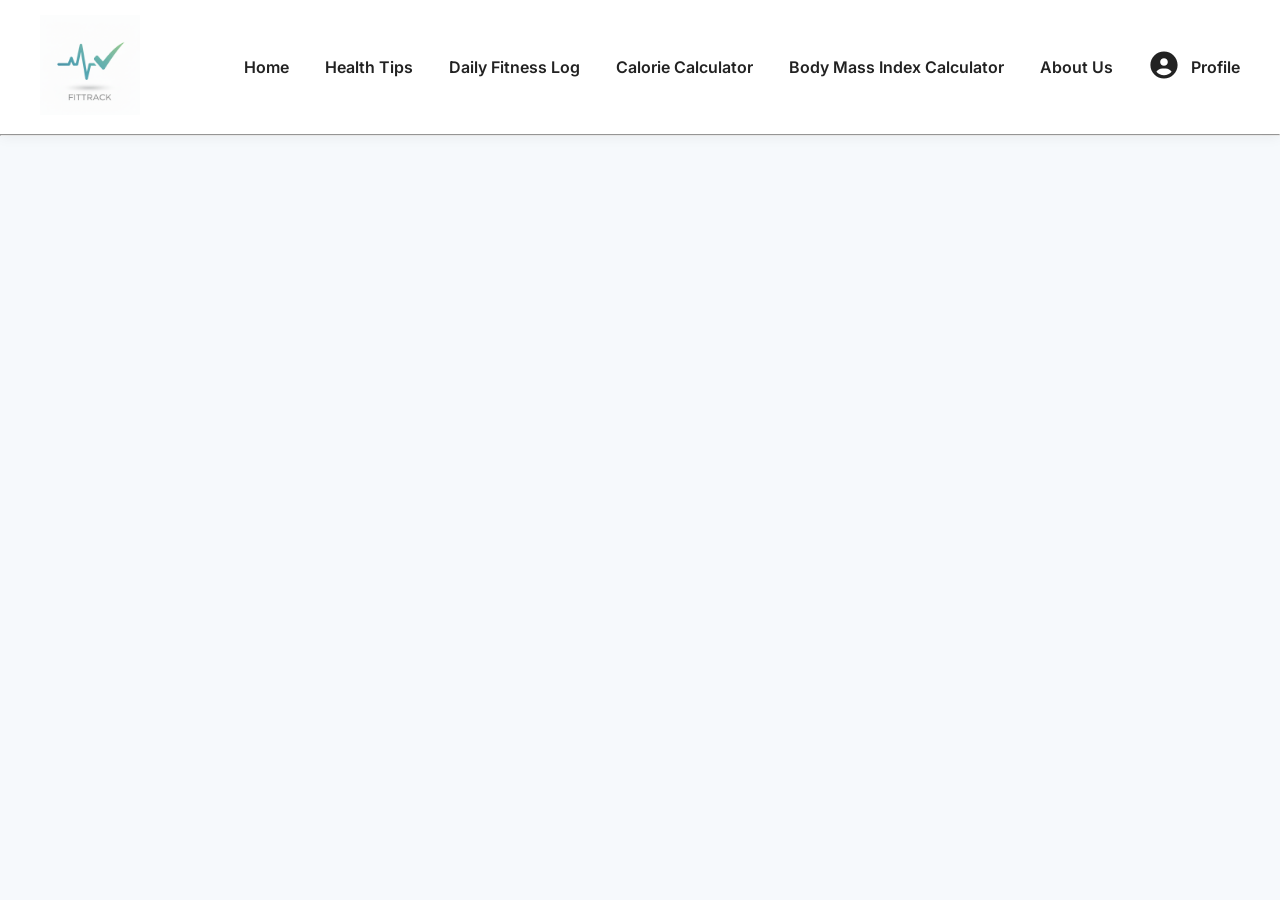
==== aboutus.html @ a185b59d "yahya doctor" ====
<!DOCTYPE html>
<html lang="en">

<head>
    <meta charset="UTF-8">
    <meta name="viewport" content="width=device-width, initial-scale=1.0">
    <title>FitTrack – Your Daily Wellness Companion</title>
    <meta name="description"
        content="FitTrack is your simple daily wellness companion.
Log your workouts, track your progress, and get quick health tips that keep you motivated every day. With smart JS-based reminders, FitTrack gently nudges you to stay consistent—so building healthy habits feels easy and natural.">
    <link rel="icon" href="logo.png">
    <link rel="stylesheet" href="style.css">
    <style>
        @import url('https://fonts.googleapis.com/css2?family=Inter:ital,opsz,wght@0,14..32,100..900;1,14..32,100..900&family=Mozilla+Headline:wght@200..700&family=Nata+Sans:wght@100..900&family=Nunito+Sans:ital,opsz,wght@0,6..12,200..1000;1,6..12,200..1000&family=Open+Sans:ital,wght@0,300..800;1,300..800&family=Roboto+Mono:ital,wght@0,100..700;1,100..700&family=Roboto:ital,wght@0,100..900;1,100..900&family=Stack+Sans+Text:wght@200..700&display=swap');
    </style>
</head>

<body>
    <section class="header">
        <div class="navbar">
            <div class="logo">
                <a href="index.html"><img src="logo.png" alt="logo"></a>
            </div>
            <div class="tabs">
                <nav>
                    <ul>
                        <li><a href="index.html">Home</a></li>
                        <li><a href="healthtips.html">Health Tips</a></li>
                        <li><a href="dailyfitnesslog.html">Daily Fitness Log</a></li>
                        <li><a href="calorietracker.html">Calorie Calculator</a></li>
                        <li><a href="bodymassindextracker.html">Body Mass Index Calculator</a></li>
                        <li><a href="aboutus.html">About Us</a></li>
                    </ul>
                </nav>

                <div class="profile">
                    <div class="icon">
                        <a href="profile.html"><svg xmlns="http://www.w3.org/2000/svg" viewBox="0 0 640 640">
                                <path
                                    d="M463 448.2C440.9 409.8 399.4 384 352 384L288 384C240.6 384 199.1 409.8 177 448.2C212.2 487.4 263.2 512 320 512C376.8 512 427.8 487.3 463 448.2zM64 320C64 178.6 178.6 64 320 64C461.4 64 576 178.6 576 320C576 461.4 461.4 576 320 576C178.6 576 64 461.4 64 320zM320 336C359.8 336 392 303.8 392 264C392 224.2 359.8 192 320 192C280.2 192 248 224.2 248 264C248 303.8 280.2 336 320 336z" />
                            </svg></a>
                    </div>
                    <div><a href="profile.html">Profile</a></div>
                </div>
            </div>
        </div>
    </section>
    <hr>
</body>

</html>
---- style.css ----
* {
  margin: 0;
  padding: 0;
}
body {
  font-family: "Inter", sans-serif;
  font-optical-sizing: auto;
  font-style: normal;
  background: #f6f9fc;
}

/* ----- NAVBAR ----- */
.header {
  width: 100%;
  background: #ffffff;
  box-shadow: 0 4px 12px rgba(0, 0, 0, 0.05);
  position: sticky;
  top: 0;
  z-index: 100;
}

.navbar {
  max-width: 1200px;
  padding: 15px 40px;
  margin: auto;
  display: flex;
  justify-content: space-between;
  align-items: center;
}

/* Logo */
.logo img {
  height: 100px;
  width: auto;
}

/* Tabs */
.tabs {
  display: flex;
  justify-content: space-evenly;
  align-items: center;
}

.tabs nav ul {
  display: flex;
  list-style: none;
  gap: 28px;
}

.tabs nav ul li a {
  text-decoration: none;
  color: #222;
  font-weight: 600;
  font-size: 16px;
  padding: 8px 4px;
  transition: 0.3s ease;
  border-bottom: 3px solid transparent;
}

.tabs nav ul li a:hover {
  color: #28a745;
  /* Fitness green */
  border-bottom: 3px solid #28a745;
}

/* Profile Section */
.profile {
  display: flex;
  align-items: center;
  gap: 10px;
  margin-left: 30px;
}

.profile svg {
  width: 34px;
  height: 34px;
  fill: #222;
  transition: 0.3s;
}

.profile svg:hover {
  fill: #28a745;
}

.profile a {
  text-decoration: none;
  color: #222;
  font-weight: 600;
  transition: 0.3s;
}

.profile a:hover {
  color: #28a745;
}

/* Responsive */
@media (max-width: 850px) {
  .tabs nav ul {
    gap: 15px;
  }
}

@media (max-width: 650px) {
  .navbar {
    flex-direction: column;
    gap: 15px;
  }
}

/*----------------main-----------------*/

.first{
    height: auto;
    display: flex;
    justify-content: space-evenly;
    align-items: center;
}
.left
{
    
}
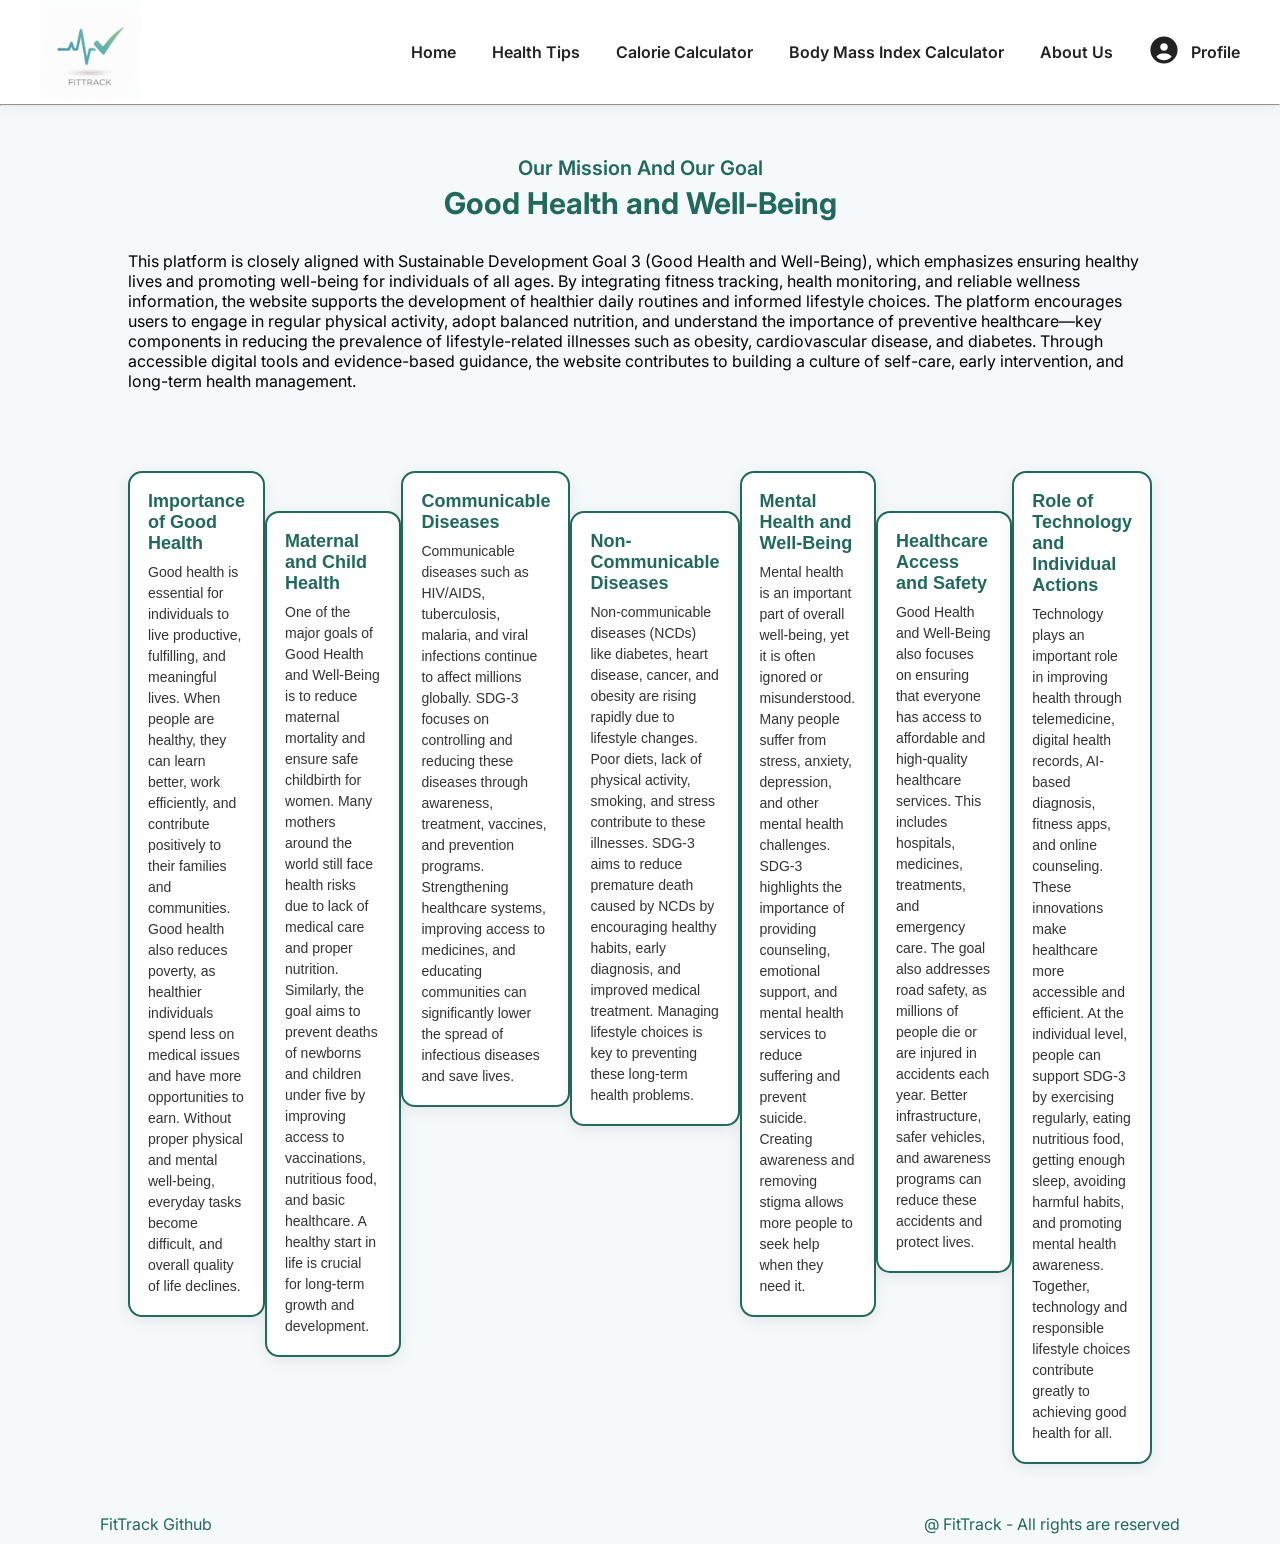
==== commit 33a189d8: "updated something" ====
--- a/aboutus.html
+++ b/aboutus.html
@@ -26,7 +26,6 @@
                     <ul>
                         <li><a href="index.html">Home</a></li>
                         <li><a href="healthtips.html">Health Tips</a></li>
-                        <li><a href="dailyfitnesslog.html">Daily Fitness Log</a></li>
                         <li><a href="calorietracker.html">Calorie Calculator</a></li>
                         <li><a href="bodymassindextracker.html">Body Mass Index Calculator</a></li>
                         <li><a href="aboutus.html">About Us</a></li>
@@ -46,6 +45,100 @@
         </div>
     </section>
     <hr>
+
+    <section>
+        <div class="developers about">
+            <div class="text">
+                <span>Our Mission And Our Goal</span>
+                <h2>Good Health and Well-Being </h2>
+            </div>
+            <p>This platform is closely aligned with Sustainable Development Goal 3 (Good Health and Well-Being), which
+                emphasizes ensuring healthy lives and promoting well-being for individuals of all ages. By integrating
+                fitness tracking, health monitoring, and reliable wellness information, the website supports the
+                development of healthier daily routines and informed lifestyle choices.
+                The platform encourages users to engage in regular physical activity, adopt balanced nutrition, and
+                understand the importance of preventive healthcare—key components in reducing the prevalence of
+                lifestyle-related illnesses such as obesity, cardiovascular disease, and diabetes. Through accessible
+                digital tools and evidence-based guidance, the website contributes to building a culture of self-care,
+                early intervention, and long-term health management.</p>
+            <!-- <button class="white">Know More About Us</button> -->
+        </div>
+
+        <div class="sdg">
+            <div class="dsg">
+                <h1>Importance of Good Health</h1>
+                <p>Good health is essential for individuals to live productive, fulfilling, and meaningful lives. When
+                    people are healthy, they can learn better, work efficiently, and contribute positively to their
+                    families and communities. Good health also reduces poverty, as healthier individuals spend less on
+                    medical issues and have more opportunities to earn. Without proper physical and mental well-being,
+                    everyday tasks become difficult, and overall quality of life declines.</p>
+            </div>
+
+            <div class="dsg">
+                <h1>Maternal and Child Health</h1>
+                <p>One of the major goals of Good Health and Well-Being is to reduce maternal mortality and ensure safe
+                    childbirth for women. Many mothers around the world still face health risks due to lack of medical
+                    care and proper nutrition. Similarly, the goal aims to prevent deaths of newborns and children under
+                    five by improving access to vaccinations, nutritious food, and basic healthcare. A healthy start in
+                    life is crucial for long-term growth and development.</p>
+            </div>
+
+            <div class="dsg">
+                <h1>Communicable Diseases</h1>
+                <p>Communicable diseases such as HIV/AIDS, tuberculosis, malaria, and viral infections continue to
+                    affect millions globally. SDG-3 focuses on controlling and reducing these diseases through
+                    awareness, treatment, vaccines, and prevention programs. Strengthening healthcare systems, improving
+                    access to medicines, and educating communities can significantly lower the spread of infectious
+                    diseases and save lives.</p>
+            </div>
+
+            <div class="dsg">
+                <h1>Non-Communicable Diseases</h1>
+                <p>Non-communicable diseases (NCDs) like diabetes, heart disease, cancer, and obesity are rising rapidly
+                    due to lifestyle changes. Poor diets, lack of physical activity, smoking, and stress contribute to
+                    these illnesses. SDG-3 aims to reduce premature death caused by NCDs by encouraging healthy habits,
+                    early diagnosis, and improved medical treatment. Managing lifestyle choices is key to preventing
+                    these long-term health problems.</p>
+            </div>
+
+            <div class="dsg">
+                <h1>Mental Health and Well-Being</h1>
+                <p>Mental health is an important part of overall well-being, yet it is often ignored or misunderstood.
+                    Many people suffer from stress, anxiety, depression, and other mental health challenges. SDG-3
+                    highlights the importance of providing counseling, emotional support, and mental health services to
+                    reduce suffering and prevent suicide. Creating awareness and removing stigma allows more people to
+                    seek help when they need it.</p>
+            </div>
+
+            <div class="dsg">
+                <h1>Healthcare Access and Safety</h1>
+                <p>Good Health and Well-Being also focuses on ensuring that everyone has access to affordable and
+                    high-quality healthcare services. This includes hospitals, medicines, treatments, and emergency
+                    care. The goal also addresses road safety, as millions of people die or are injured in accidents
+                    each year. Better infrastructure, safer vehicles, and awareness programs can reduce these accidents
+                    and protect lives.</p>
+            </div>
+
+            <div class="dsg">
+                <h1>Role of Technology and Individual Actions</h1>
+                <p>Technology plays an important role in improving health through telemedicine, digital health records,
+                    AI-based diagnosis, fitness apps, and online counseling. These innovations make healthcare more
+                    accessible and efficient. At the individual level, people can support SDG-3 by exercising regularly,
+                    eating nutritious food, getting enough sleep, avoiding harmful habits, and promoting mental health
+                    awareness. Together, technology and responsible lifestyle choices contribute greatly to achieving
+                    good health for all.</p>
+            </div>
+        </div>
+
+    </section>
+
+    <div class="end">
+        <p>
+            <a href="index.html">FitTrack</a>
+            <a href="https://github.com/Yahya-doc/FitTrack">Github</a>
+        </p>
+        <p>@ FitTrack - All rights are reserved</p>
+    </div>
 </body>
 
 </html>
--- a/style.css
+++ b/style.css
@@ -7,6 +7,15 @@
   font-optical-sizing: auto;
   font-style: normal;
   background: #f6f9fc;
+}
+h3 {
+  color: #21695c;
+}
+h2 {
+  color: #21695c;
+}
+span {
+  color: #21695c;
 }
 
 /* ----- NAVBAR ----- */
@@ -21,7 +30,7 @@
 
 .navbar {
   max-width: 1200px;
-  padding: 15px 40px;
+  padding: 0px 40px;
   margin: auto;
   display: flex;
   justify-content: space-between;
@@ -58,9 +67,8 @@
 }
 
 .tabs nav ul li a:hover {
-  color: #28a745;
-  /* Fitness green */
-  border-bottom: 3px solid #28a745;
+  color: #21695c;
+  border-bottom: 3px solid #21695c;
 }
 
 /* Profile Section */
@@ -79,7 +87,7 @@
 }
 
 .profile svg:hover {
-  fill: #28a745;
+  fill: #21695c;
 }
 
 .profile a {
@@ -90,7 +98,7 @@
 }
 
 .profile a:hover {
-  color: #28a745;
+  color: #21695c;
 }
 
 /* Responsive */
@@ -109,13 +117,364 @@
 
 /*----------------main-----------------*/
 
-.first{
-    height: auto;
-    display: flex;
-    justify-content: space-evenly;
-    align-items: center;
-}
-.left
-{
-    
-}+.first {
+  margin: auto;
+  width: 90vw;
+  height: auto;
+  display: flex;
+  justify-content: space-evenly;
+  align-items: center;
+}
+.left img {
+  width: 100px;
+  height: auto;
+}
+.left h1 {
+  color: #222;
+  font-size: 35px;
+  font-weight: bold;
+}
+.left span {
+  font-size: 40px;
+  color: #21695c;
+  font-weight: bold;
+  padding-bottom: 50px;
+}
+.left p {
+  font-size: 20px;
+  font-weight: 400;
+  line-height: 20px;
+}
+.right img {
+  width: 700px;
+  height: auto;
+}
+button {
+  width: 200px;
+  height: 45px;
+  border-radius: 10px;
+  text-align: center;
+  font-size: 16px;
+  font-weight: 500;
+}
+.green {
+  background-color: #21695c;
+  color: #ffffff;
+  border: none;
+}
+.green:hover {
+  background-color: #ffffff;
+  color: #21695c;
+  border: 1px solid #21695c;
+}
+
+.white:hover {
+  background-color: #21695c;
+  color: #ffffff;
+  border: none;
+}
+.white {
+  background-color: #ffffff;
+  color: #21695c;
+  border: 1px solid #21695c;
+}
+.second {
+  margin: auto;
+  width: 90vw;
+  height: auto;
+}
+.second h1 span {
+  font-size: 20px;
+  color: #21695c;
+}
+.second h1 {
+  text-align: center;
+  font-size: 30px;
+  font-weight: bold;
+}
+.row {
+  margin: auto;
+  /* padding: 50px; */
+  display: flex;
+  justify-content: space-evenly;
+  align-items: center;
+  gap: 50px;
+}
+.card a {
+  text-decoration: none;
+  font-size: 24px;
+  font-weight: 700;
+  margin-bottom: 20px;
+  color: #21695c;
+}
+.card img {
+  width: 450px;
+  height: auto;
+  margin-bottom: 50px;
+}
+.card p {
+  font-size: 20px;
+  font-weight: 300;
+  margin-top: 20px;
+}
+.left2 span {
+  color: #21695c;
+  font-size: 34px;
+  font-weight: bold;
+}
+.developers {
+  display: flex;
+  flex-direction: column;
+  justify-content: center;
+  align-items: center;
+  width: 80vw;
+  margin: auto;
+  padding: 300px 50px;
+  gap: 30px;
+}
+.text {
+  display: flex;
+  flex-direction: column;
+  justify-content: center;
+  align-items: center;
+  gap: 5px;
+  text-align: center;
+}
+.text span {
+  color: #21695c;
+  font-size: 20px;
+  font-weight: 600;
+}
+.text h2 {
+  font-size: 30px;
+  font-weight: bold;
+}
+.text p {
+  font-size: 16px;
+  line-height: 25px;
+  word-spacing: 2px;
+  font-weight: 400;
+}
+.footer {
+  display: flex;
+  justify-content: space-evenly;
+  align-items: center;
+  padding-bottom: 150px;
+}
+.one {
+  display: flex;
+  flex-direction: column;
+  justify-content: center;
+  align-items: center;
+  gap: 20px;
+}
+.one img {
+  width: 100px;
+  height: auto;
+}
+.two h3 {
+  color: #21695c;
+  font-size: 20px;
+  font-weight: 700;
+}
+.end {
+  display: flex;
+  justify-content: space-between;
+  align-items: center;
+  padding: 30px 100px 10px 100px;
+  color: #21695c;
+}
+.end p a {
+  text-decoration: none;
+  color: #21695c;
+}
+
+/******************************** calorie calculator *******************************/
+
+.calculator {
+  width: 90vw;
+  margin: auto;
+}
+.calc {
+  margin: 100px;
+  gap: 250px;
+  margin-top: 50px;
+  display: flex;
+  justify-content: space-evenly;
+  align-items: center;
+}
+.calc h2 {
+  font-size: 35px;
+  font-weight: bold;
+}
+.calc p {
+  padding-top: 20px;
+  /* width: 60%; */
+  font-size: 16px;
+  font-weight: 500;
+  line-height: 20px;
+}
+.input {
+  display: flex;
+  flex-direction: column;
+  justify-content: center;
+  gap: 10px;
+  /* align-items: center; */
+}
+.points {
+  /* text-decoration: #21695c; */
+  font-size: 24px;
+  font-weight: 500;
+  margin: 100px 10px 100px 10px;
+  display: flex;
+  justify-content: space-evenly;
+  align-items: center;
+}
+.points img {
+  border-radius: 8px;
+  width: 500px;
+  height: auto;
+}
+.content {
+  width: 80vw;
+  margin: auto;
+}
+.content h3 {
+  font-size: 30px;
+  font-weight: bold;
+}
+.content span {
+  font-size: 20px;
+  font-weight: 400;
+  line-height: 30px;
+}
+.content p {
+  font-size: 16px;
+  font-weight: 400;
+  line-height: 25px;
+}
+.output {
+  width: 60vw;
+  margin: auto;
+  /* text-align: center; */
+  display: flex;
+  flex-direction: column;
+  /* justify-content: ; */
+}
+.intro {
+  margin: 80px;
+  gap: 200px;
+}
+.intro h2 {
+  font-size: 30px;
+  font-weight: bold;
+  padding-bottom: 5px;
+}
+.intro img {
+  border-radius: 8px;
+  width: 700px;
+  height: auto;
+}
+.tips {
+  width: 80vw;
+  margin: auto;
+}
+.tips h1 {
+  font-size: 35px;
+  font-weight: bold;
+  color: #21695c;
+}
+.tips li {
+  color: #21695c;
+  font-weight: 700;
+  font-size: 28px;
+  padding-bottom: 10px;
+}
+.tips p {
+  font-size: 20px;
+  font-weight: 400;
+}
+.plans {
+  width: 80vw;
+  margin: auto;
+}
+.plans h1 {
+  font-size: 40px;
+  font-weight: bold;
+  color: #21695c;
+  padding-bottom: 50px;
+}
+.plan {
+  gap: 350px;
+  display: flex;
+  justify-content: space-evenly;
+  align-items: self-start;
+}
+.plan h2 {
+  font-size: 24px;
+  font-weight: 500;
+  color: #21695c;
+  padding-bottom: 20px;
+}
+.plan li {
+  padding-bottom: 25px;
+  font-size: 20px;
+  font-weight: 400;
+}
+.plan p {
+  padding-top: 10px;
+  font-size: 16px;
+  line-height: 25px;
+}
+.about {
+  padding: 50px;
+}
+
+.sdg {
+  padding-top: 50px;
+  margin: auto;
+  width: 80vw;
+  display: flex;
+  justify-content: space-evenly;
+  align-items: flex-start;
+}
+.dsg {
+  width: 300px;
+  background: #ffffff;
+  border: 2px solid #21695c;
+  border-radius: 14px;
+  padding: 18px;
+  color: #21695c;
+  font-family: Arial, sans-serif;
+  box-shadow: 0 4px 15px rgba(0, 0, 0, 0.08);
+  transition: 0.3s ease;
+}
+
+.dsg:hover {
+  transform: translateY(-5px);
+  box-shadow: 0 6px 18px rgba(0, 0, 0, 0.15);
+}
+
+.dsg h1 {
+  font-size: 18px;
+  margin-bottom: 8px;
+  color: #21695c;
+}
+
+.dsg p {
+  font-size: 14px;
+  line-height: 1.5;
+  color: #333333;
+}
+.dsg:nth-child(odd) {
+  transform: translateY(-20px);
+}
+
+.dsg:nth-child(even) {
+  transform: translateY(20px);
+}
+
+/* Keep hover effect smooth */
+.dsg:hover {
+  transform: translateY(-5px) scale(1.03) !important;
+}
